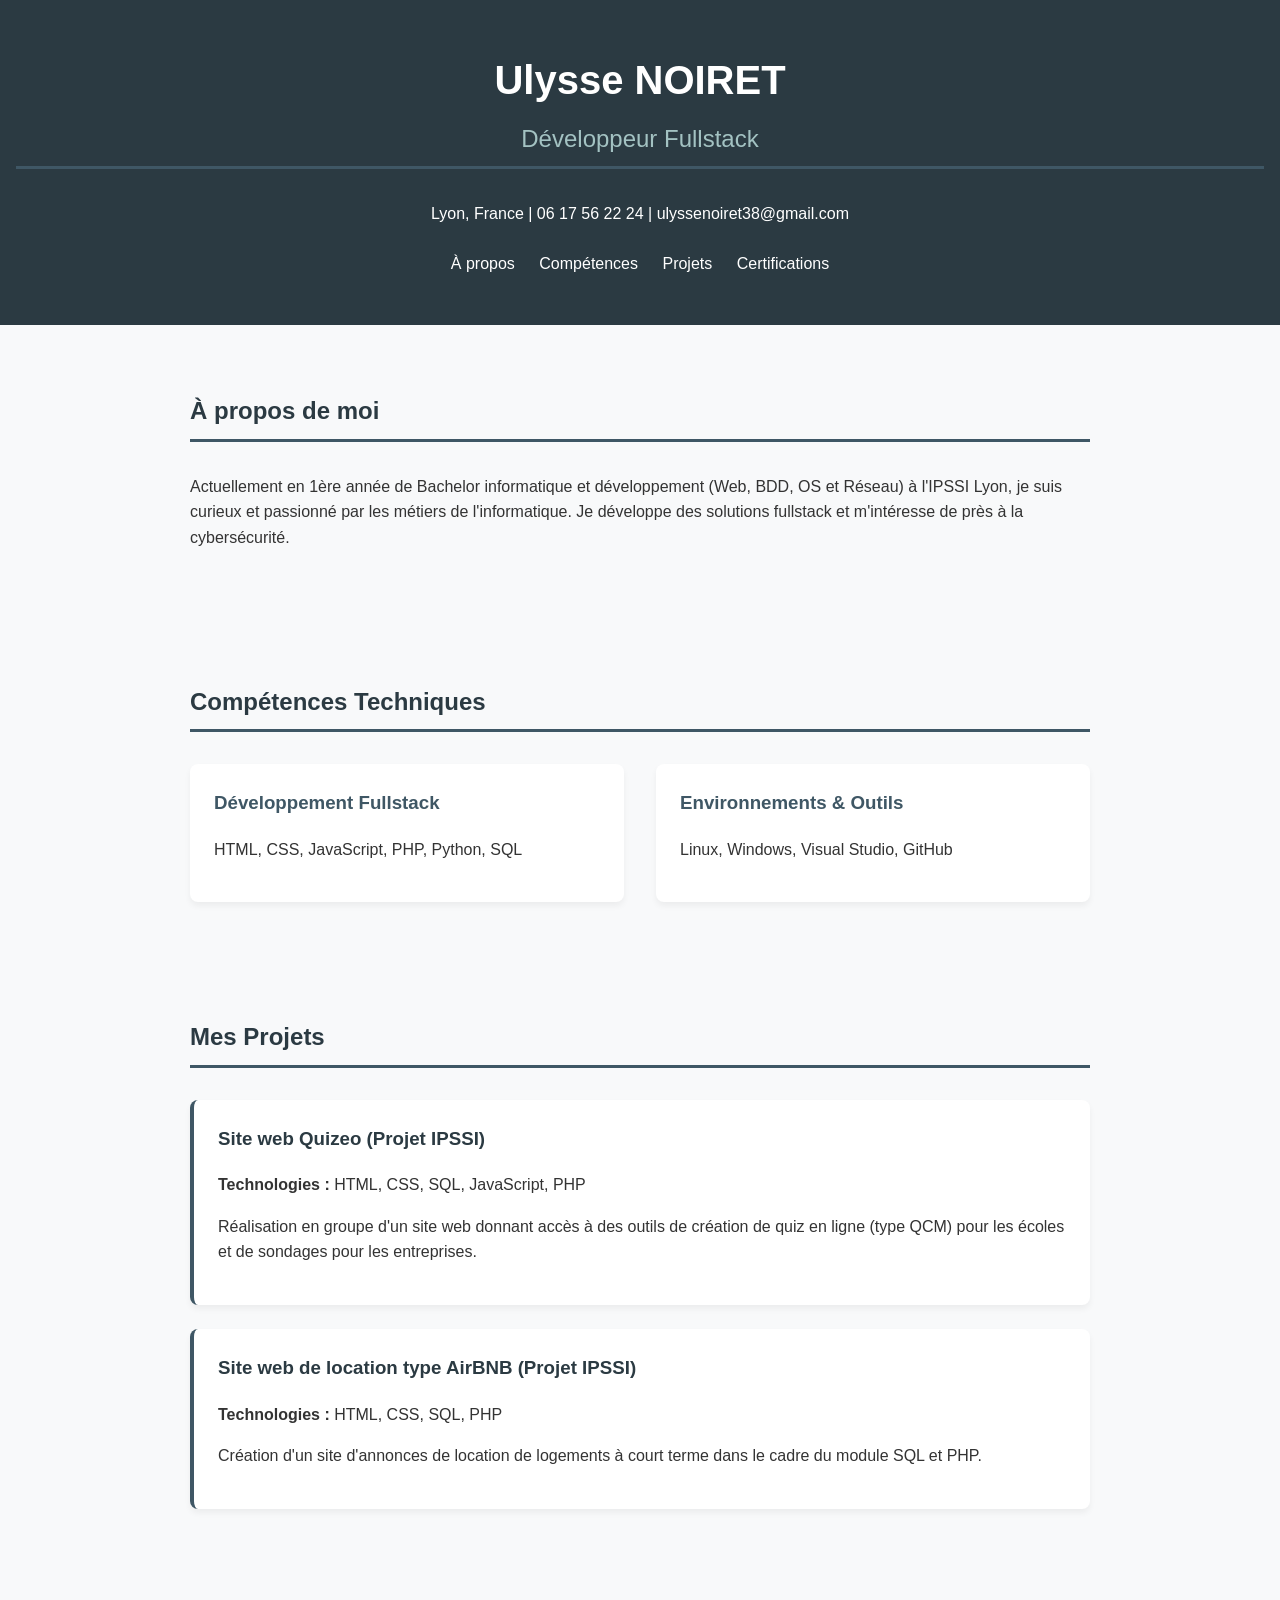
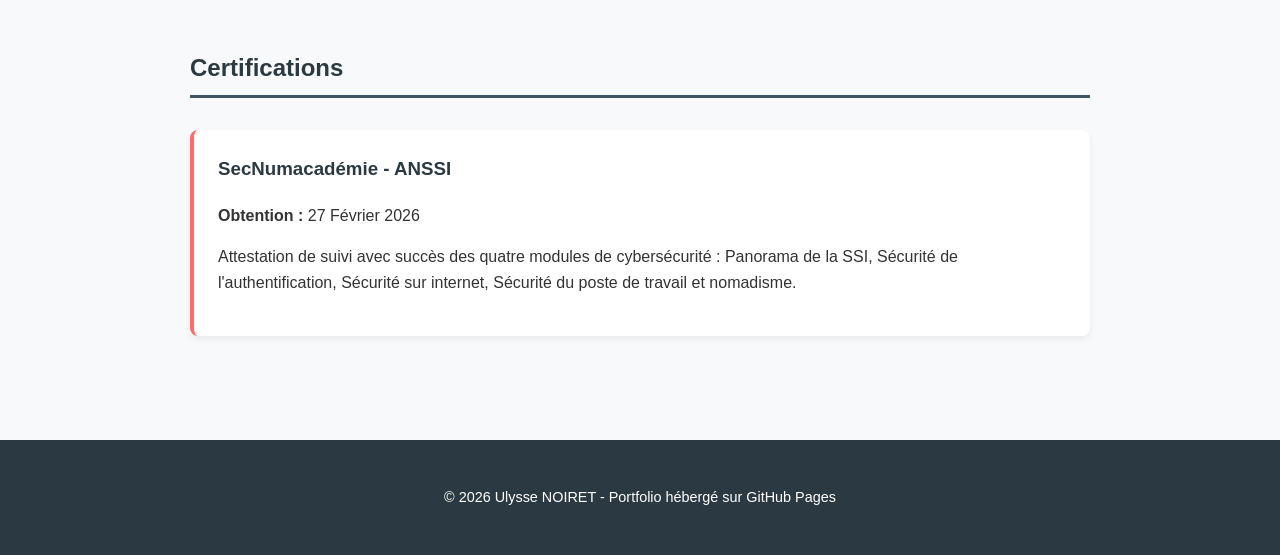
==== index.html @ 6d3ac4f5 "retrait commentaire et changement de nom "index" et "style"" ====
<!DOCTYPE html>
<html lang="fr">
    <head>
        <meta charset="UTF-8">
        <meta name="viewport" content="width=device-width, initial-scale=1.0">
        <title>Portfolio | Ulysse NOIRET</title> 
        <link rel="stylesheet" href="style.css">
    </head>
    <body>
        <header>
            <h1>Ulysse NOIRET</h1>
            <h2>Développeur Fullstack</h2>
            <p>Lyon, France | 06 17 56 22 24 | ulyssenoiret38@gmail.com</p>
            <nav>
                <a href="#apropos">À propos</a>
                <a href="#competences">Compétences</a>
                <a href="#projets">Projets</a>
                <a href="#certifications">Certifications</a>
            </nav>
        </header>

        <section id="apropos">
            <h2>À propos de moi</h2>
            <p>Actuellement en 1ère année de Bachelor informatique et développement (Web, BDD, OS et Réseau) à l'IPSSI Lyon, je suis curieux et passionné par les métiers de l'informatique. <!--[cite: 1] --> Je développe des solutions fullstack et m'intéresse de près à la cybersécurité. <!--[cite: 1] --></p>
        </section>

        <section id="competences">
            <h2>Compétences Techniques</h2>
            <div class="competences-grid">
                <div class="comp-categorie">
                    <h3>Développement Fullstack</h3>
                    <p>HTML, CSS, JavaScript, PHP, Python, SQL</p>
                </div>
                <div class="comp-categorie">
                    <h3>Environnements & Outils</h3>
                    <p>Linux, Windows, Visual Studio, GitHub</p>
                </div>
            </div>
        </section>

        <section id="projets">
            <h2>Mes Projets</h2>
            <div class="projet-carte">
                <h3>Site web Quizeo (Projet IPSSI)</h3> 
                <p><strong>Technologies :</strong> HTML, CSS, SQL, JavaScript, PHP</p>
                <p>Réalisation en groupe d'un site web donnant accès à des outils de création de quiz en ligne (type QCM) pour les écoles et de sondages pour les entreprises.</p>
            </div>
            <div class="projet-carte">
                <h3>Site web de location type AirBNB (Projet IPSSI)</h3> 
                <p><strong>Technologies :</strong> HTML, CSS, SQL, PHP</p>
                <p>Création d'un site d'annonces de location de logements à court terme dans le cadre du module SQL et PHP.</p>
            </div>
        </section>

        <section id="certifications">
            <h2>Certifications</h2>
            <div class="projet-carte certification">
                <h3>SecNumacadémie - ANSSI</h3>
                <p><strong>Obtention :</strong> 27 Février 2026</p>
                <p>Attestation de suivi avec succès des quatre modules de cybersécurité : Panorama de la SSI, Sécurité de l'authentification, Sécurité sur internet, Sécurité du poste de travail et nomadisme.</p>
            </div>
        </section>

        <footer>
            <p>&copy; 2026 Ulysse NOIRET - Portfolio hébergé sur GitHub Pages</p>
        </footer>
    </body>
</html>
---- style.css ----
:root {
    --primary-color: #2b3a42;
    --secondary-color: #3f5765;
    --accent-color: #ff6b6b;
    --bg-color: #f8f9fa;
    --text-color: #333;
}

body {
    font-family: 'Segoe UI', Roboto, Helvetica, Arial, sans-serif;
    line-height: 1.6;
    margin: 0;
    padding: 0;
    color: var(--text-color);
    background-color: var(--bg-color);
}

header {
    background-color: var(--primary-color);
    color: white;
    padding: 3rem 1rem;
    text-align: center;
}

header h1 {
    margin: 0;
    font-size: 2.5rem;
}

header h2 {
    color: #a3c2c2;
    font-weight: 300;
    margin-top: 0.5rem;
}

nav {
    margin-top: 1.5rem;
}

nav a {
    color: white;
    text-decoration: none;
    margin: 0 10px;
    font-weight: 500;
    border-bottom: 2px solid transparent;
    transition: border-bottom 0.3s;
}

nav a:hover {
    border-bottom: 2px solid var(--accent-color);
}

section {
    padding: 3rem 1.5rem;
    max-width: 900px;
    margin: 0 auto;
}

h2 {
    color: var(--primary-color);
    border-bottom: 3px solid var(--secondary-color);
    padding-bottom: 0.5rem;
    margin-bottom: 2rem;
}

.competences-grid {
    display: flex;
    gap: 2rem;
}

.comp-categorie {
    background: white;
    padding: 1.5rem;
    border-radius: 8px;
    flex: 1;
    box-shadow: 0 4px 6px rgba(0,0,0,0.05);
}

.comp-categorie h3 {
    margin-top: 0;
    color: var(--secondary-color);
}

.projet-carte {
    background: white;
    padding: 1.5rem;
    margin-bottom: 1.5rem;
    border-radius: 8px;
    box-shadow: 0 4px 6px rgba(0,0,0,0.05);
    border-left: 4px solid var(--secondary-color);
}

.projet-carte h3 {
    margin-top: 0;
    color: var(--primary-color);
}

.certification {
    border-left: 4px solid var(--accent-color);
}

footer {
    text-align: center;
    padding: 2rem;
    background-color: var(--primary-color);
    color: white;
    font-size: 0.9rem;
    margin-top: 2rem;
}

@media (max-width: 600px) {
    .competences-grid {
        flex-direction: column;
    }
}
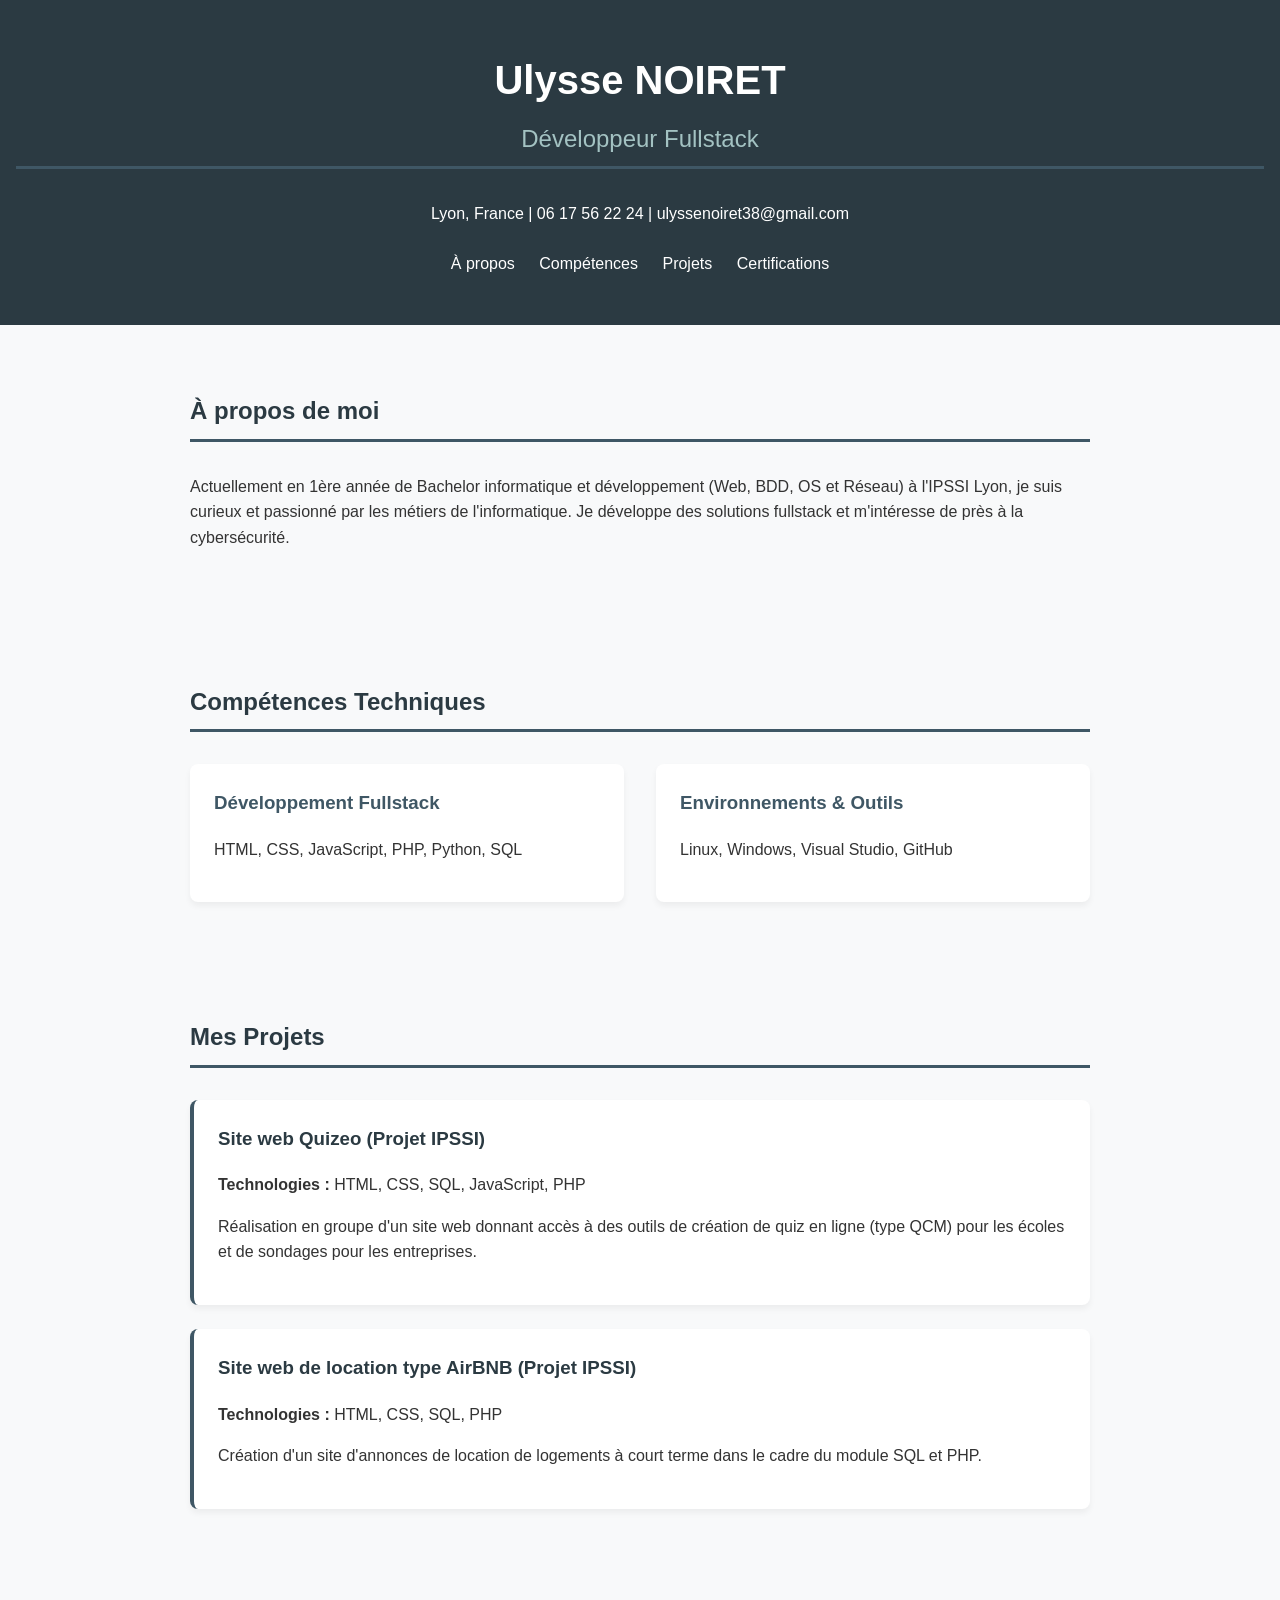
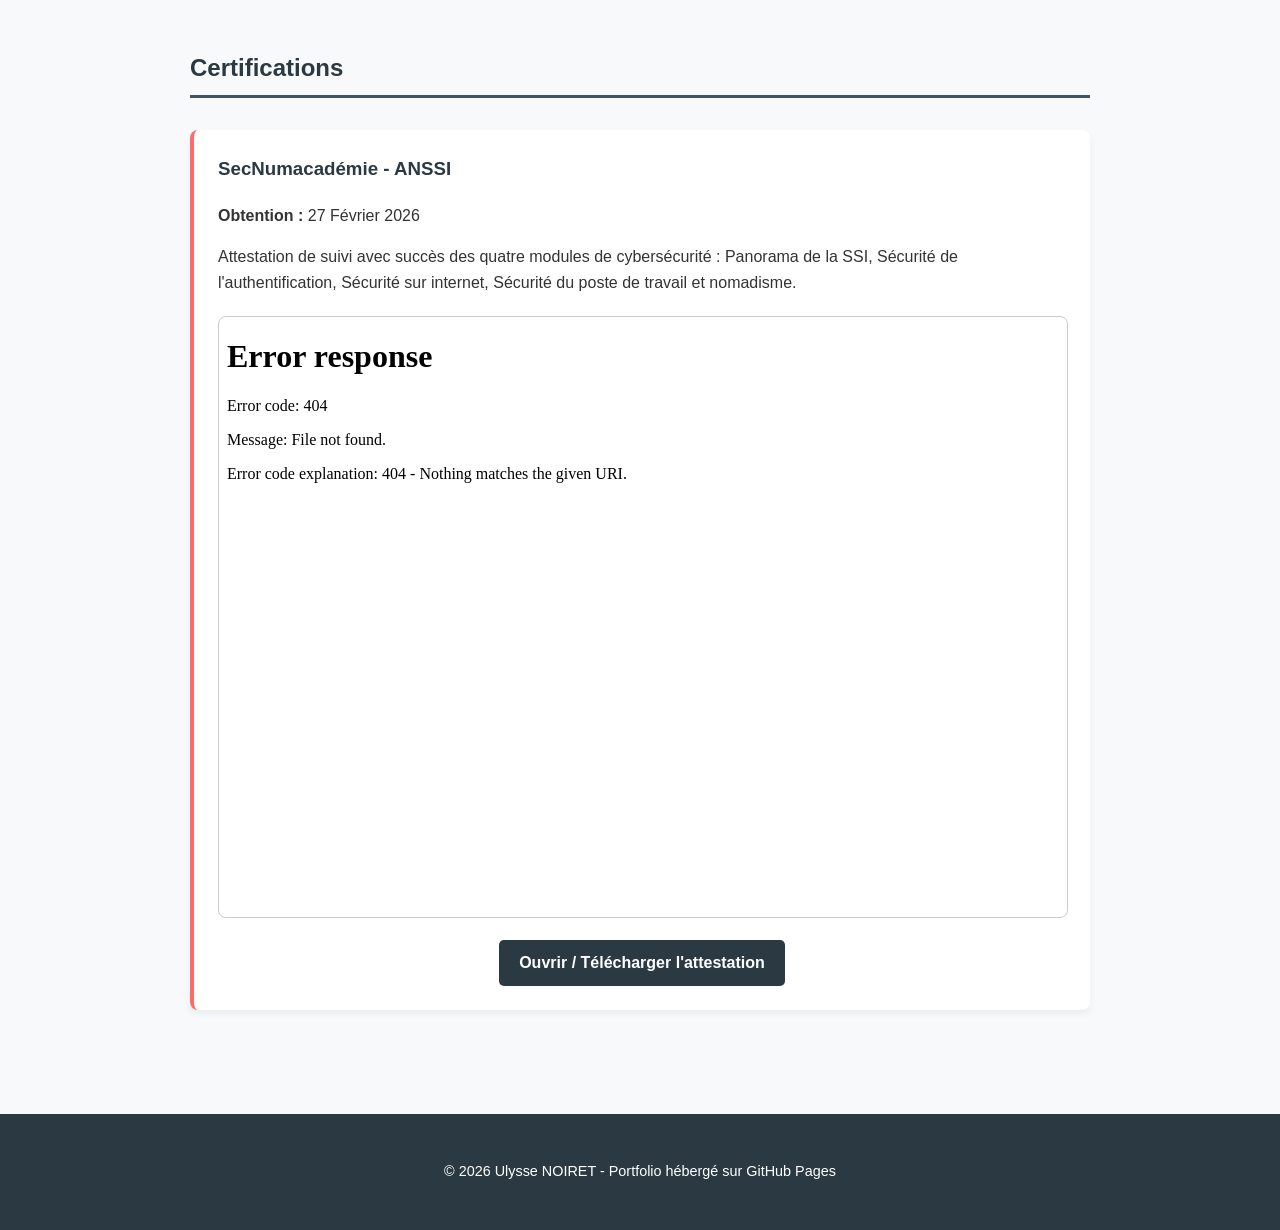
==== commit 3436630e: "ajout pdf anssi" ====
--- a/index.html
+++ b/index.html
@@ -58,6 +58,16 @@
                 <h3>SecNumacadémie - ANSSI</h3>
                 <p><strong>Obtention :</strong> 27 Février 2026</p>
                 <p>Attestation de suivi avec succès des quatre modules de cybersécurité : Panorama de la SSI, Sécurité de l'authentification, Sécurité sur internet, Sécurité du poste de travail et nomadisme.</p>
+            
+                <div style="margin-top: 20px; text-align: center;">
+                <!-- La balise iframe permet d'afficher le PDF directement sur la page -->
+                    <iframe src="certificat-anssi.pdf" width="100%" height="600px" style="border: 1px solid #ccc; border-radius: 8px;"></iframe>
+                
+                    <br>
+                    <a href="certificat-anssi.pdf" target="_blank" style="display: inline-block; margin-top: 15px; padding: 10px 20px; background-color: #2b3a42; color: white; text-decoration: none; border-radius: 5px; font-weight: bold;">
+                    Ouvrir / Télécharger l'attestation
+                    </a>
+                </div>
             </div>
         </section>
 
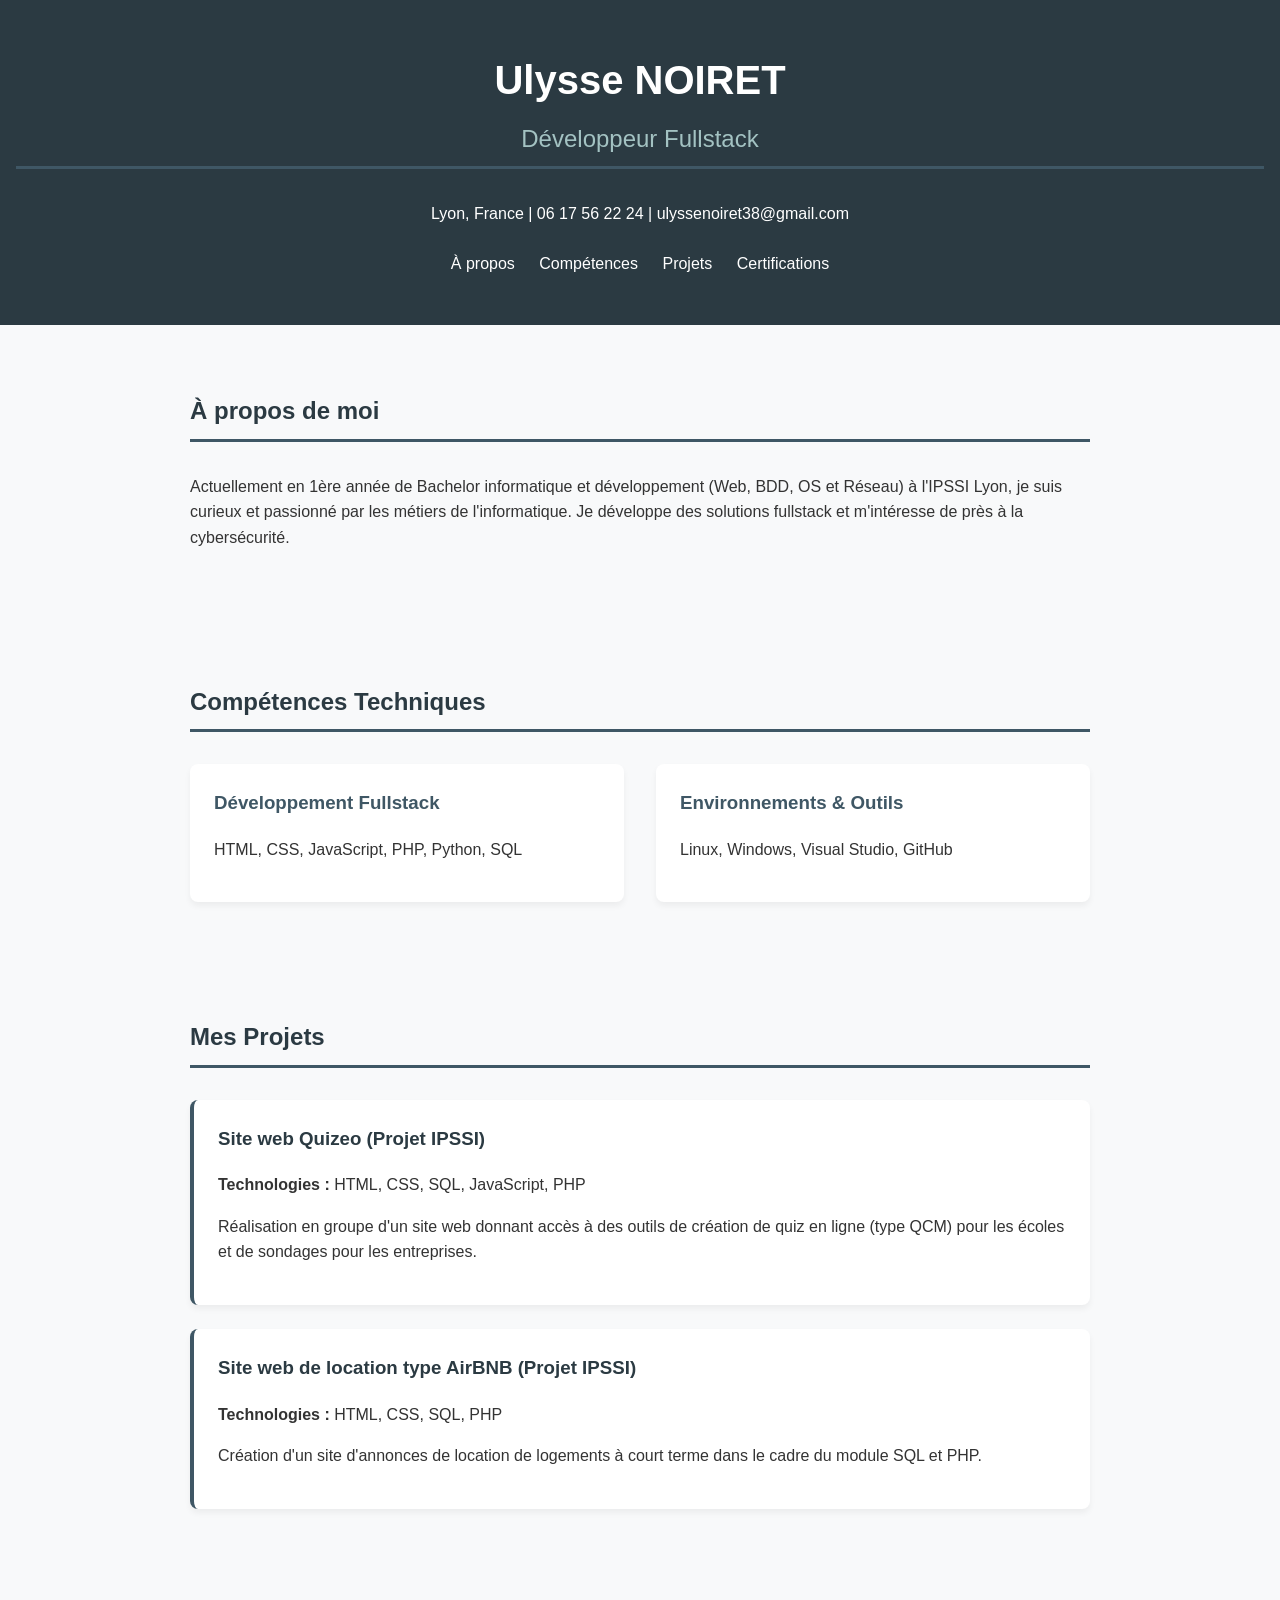
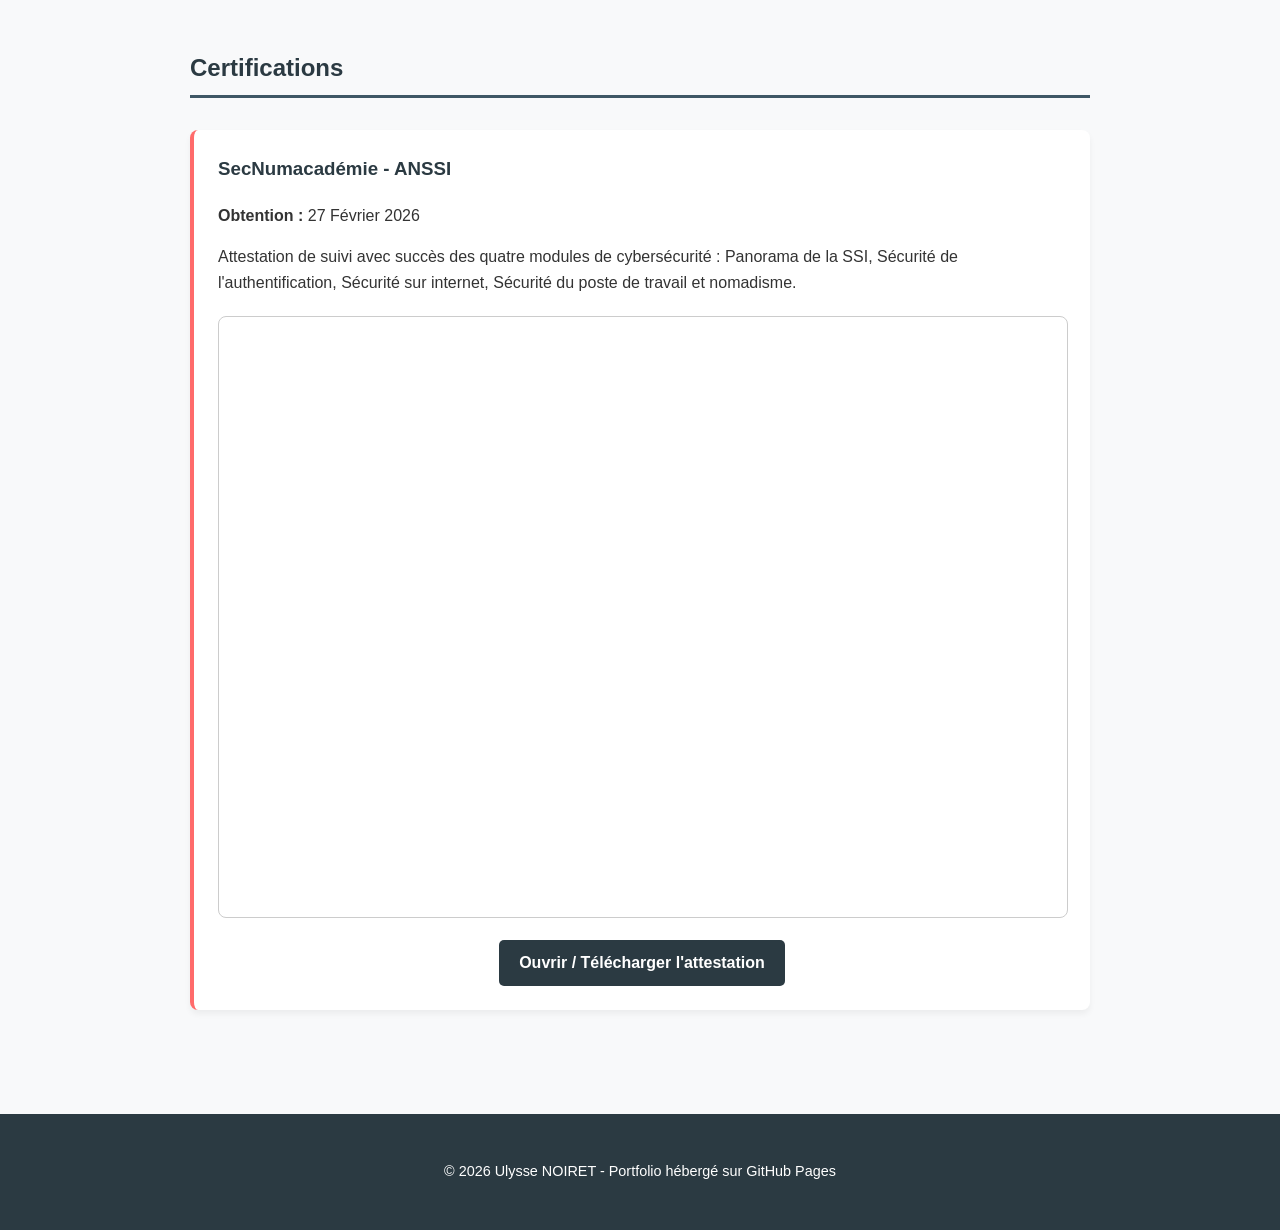
==== commit b8cd03d9: "correctif nom pdf" ====
--- a/index.html
+++ b/index.html
@@ -61,10 +61,10 @@
             
                 <div style="margin-top: 20px; text-align: center;">
                 <!-- La balise iframe permet d'afficher le PDF directement sur la page -->
-                    <iframe src="certificat-anssi.pdf" width="100%" height="600px" style="border: 1px solid #ccc; border-radius: 8px;"></iframe>
+                    <iframe src="certification-anssi.pdf" width="100%" height="600px" style="border: 1px solid #ccc; border-radius: 8px;"></iframe>
                 
                     <br>
-                    <a href="certificat-anssi.pdf" target="_blank" style="display: inline-block; margin-top: 15px; padding: 10px 20px; background-color: #2b3a42; color: white; text-decoration: none; border-radius: 5px; font-weight: bold;">
+                    <a href="certification-anssi.pdf" target="_blank" style="display: inline-block; margin-top: 15px; padding: 10px 20px; background-color: #2b3a42; color: white; text-decoration: none; border-radius: 5px; font-weight: bold;">
                     Ouvrir / Télécharger l'attestation
                     </a>
                 </div>
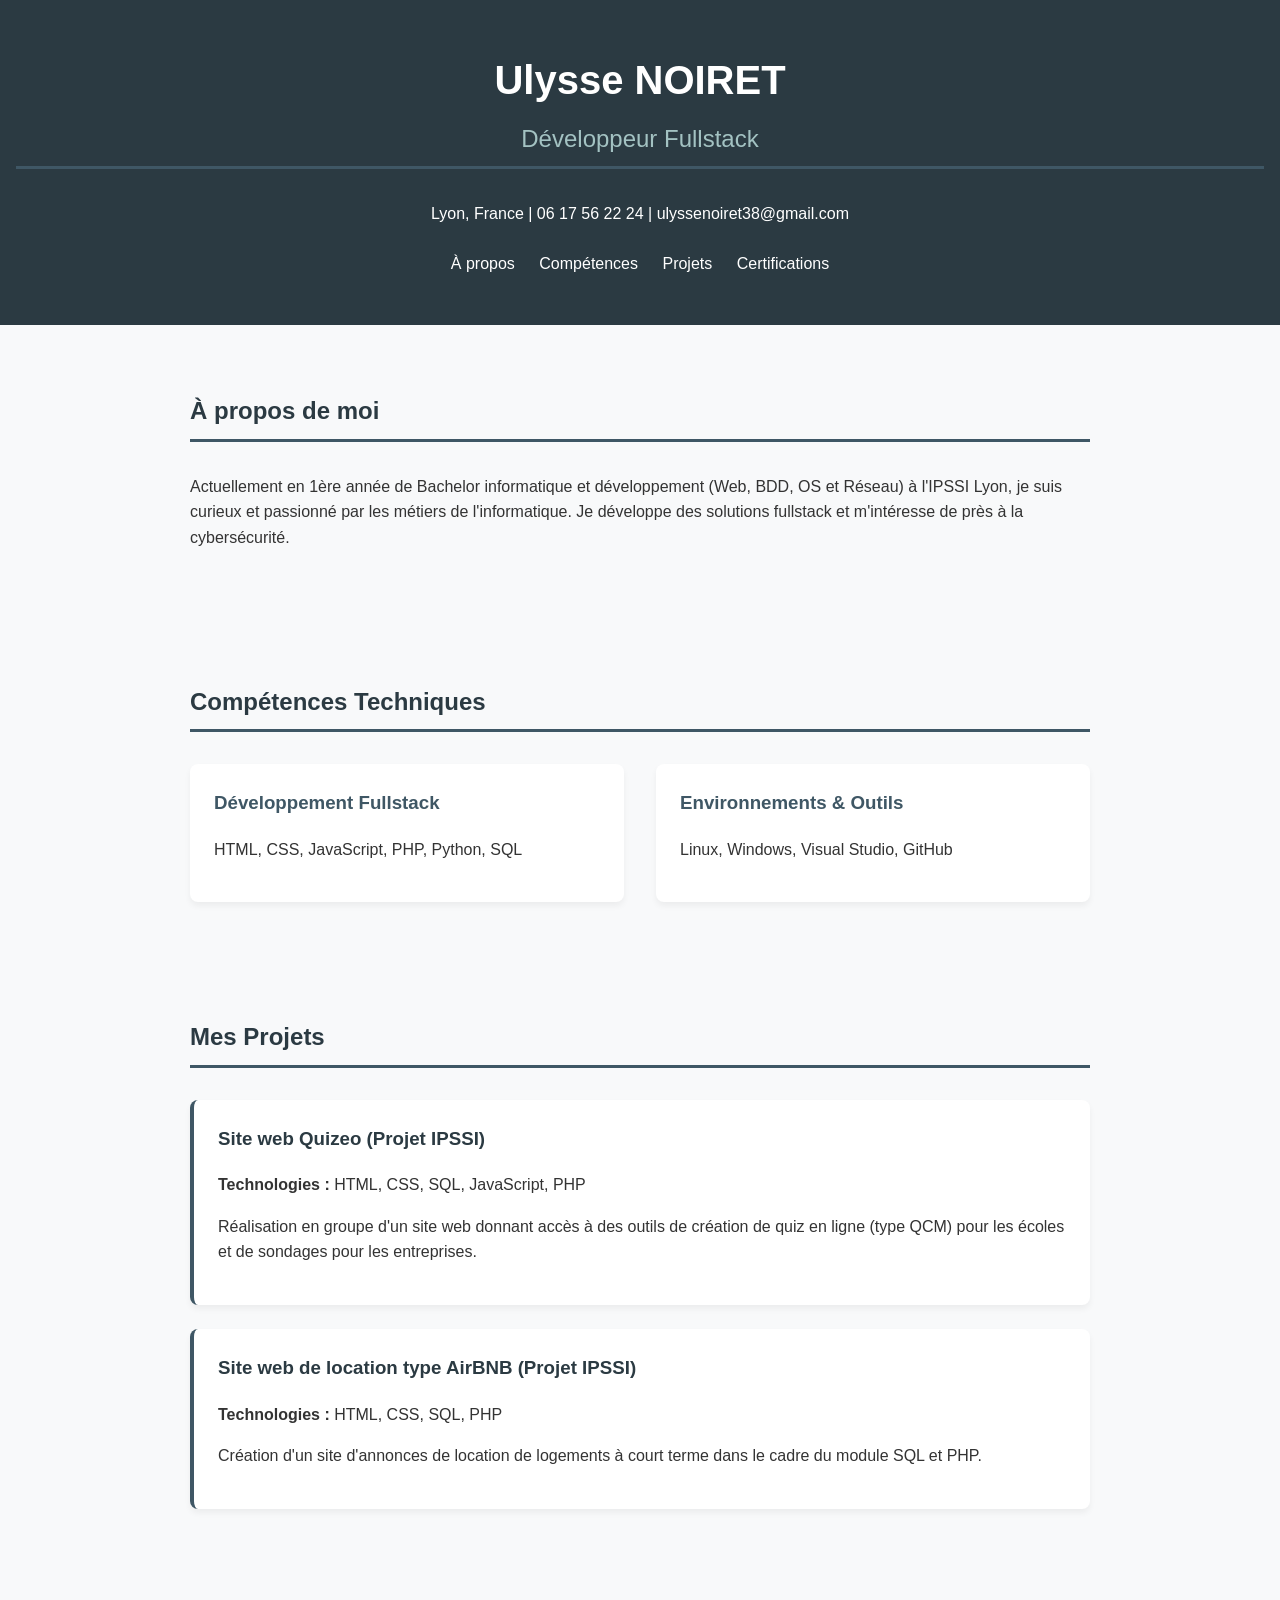
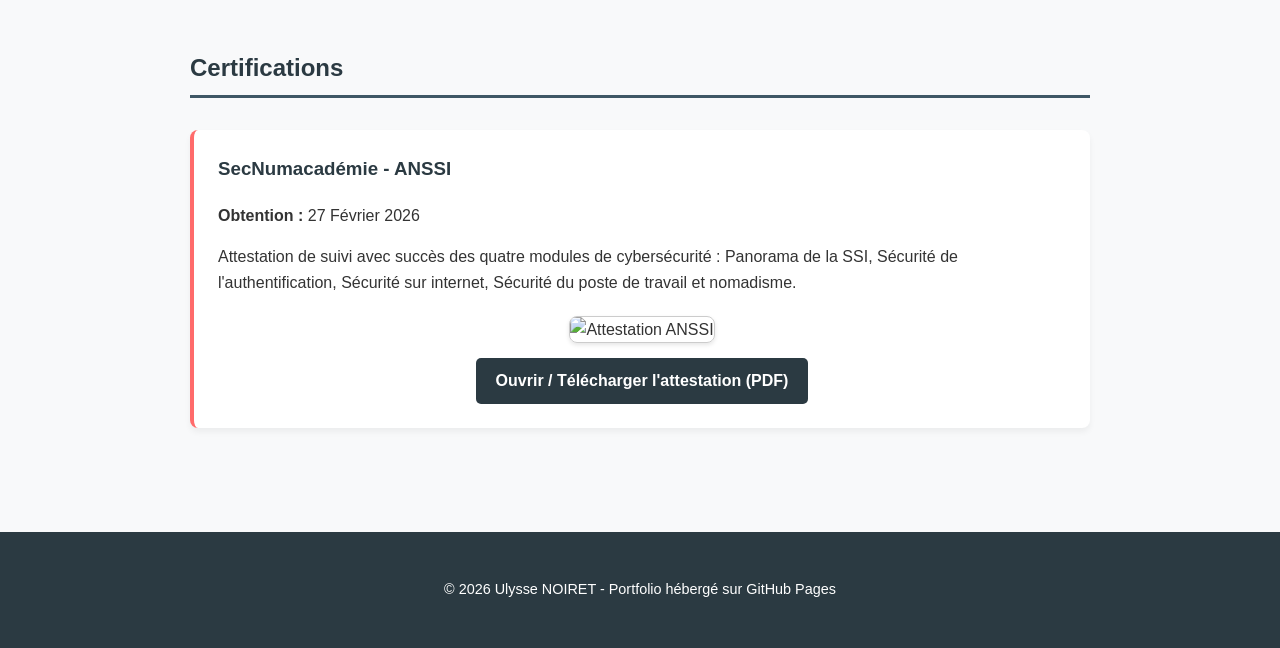
==== commit 00a9aea3: "changement iframe en img" ====
--- a/index.html
+++ b/index.html
@@ -59,13 +59,13 @@
                 <p><strong>Obtention :</strong> 27 Février 2026</p>
                 <p>Attestation de suivi avec succès des quatre modules de cybersécurité : Panorama de la SSI, Sécurité de l'authentification, Sécurité sur internet, Sécurité du poste de travail et nomadisme.</p>
             
+                
                 <div style="margin-top: 20px; text-align: center;">
-                <!-- La balise iframe permet d'afficher le PDF directement sur la page -->
-                    <iframe src="certification-anssi.pdf" width="100%" height="600px" style="border: 1px solid #ccc; border-radius: 8px;"></iframe>
+                    <img src="certification-anssi.png" alt="Attestation ANSSI" style="max-width: 100%; height: auto; border: 1px solid #ccc; border-radius: 8px; box-shadow: 0 2px 4px rgba(0,0,0,0.1);">
                 
                     <br>
                     <a href="certification-anssi.pdf" target="_blank" style="display: inline-block; margin-top: 15px; padding: 10px 20px; background-color: #2b3a42; color: white; text-decoration: none; border-radius: 5px; font-weight: bold;">
-                    Ouvrir / Télécharger l'attestation
+                    Ouvrir / Télécharger l'attestation (PDF)
                     </a>
                 </div>
             </div>
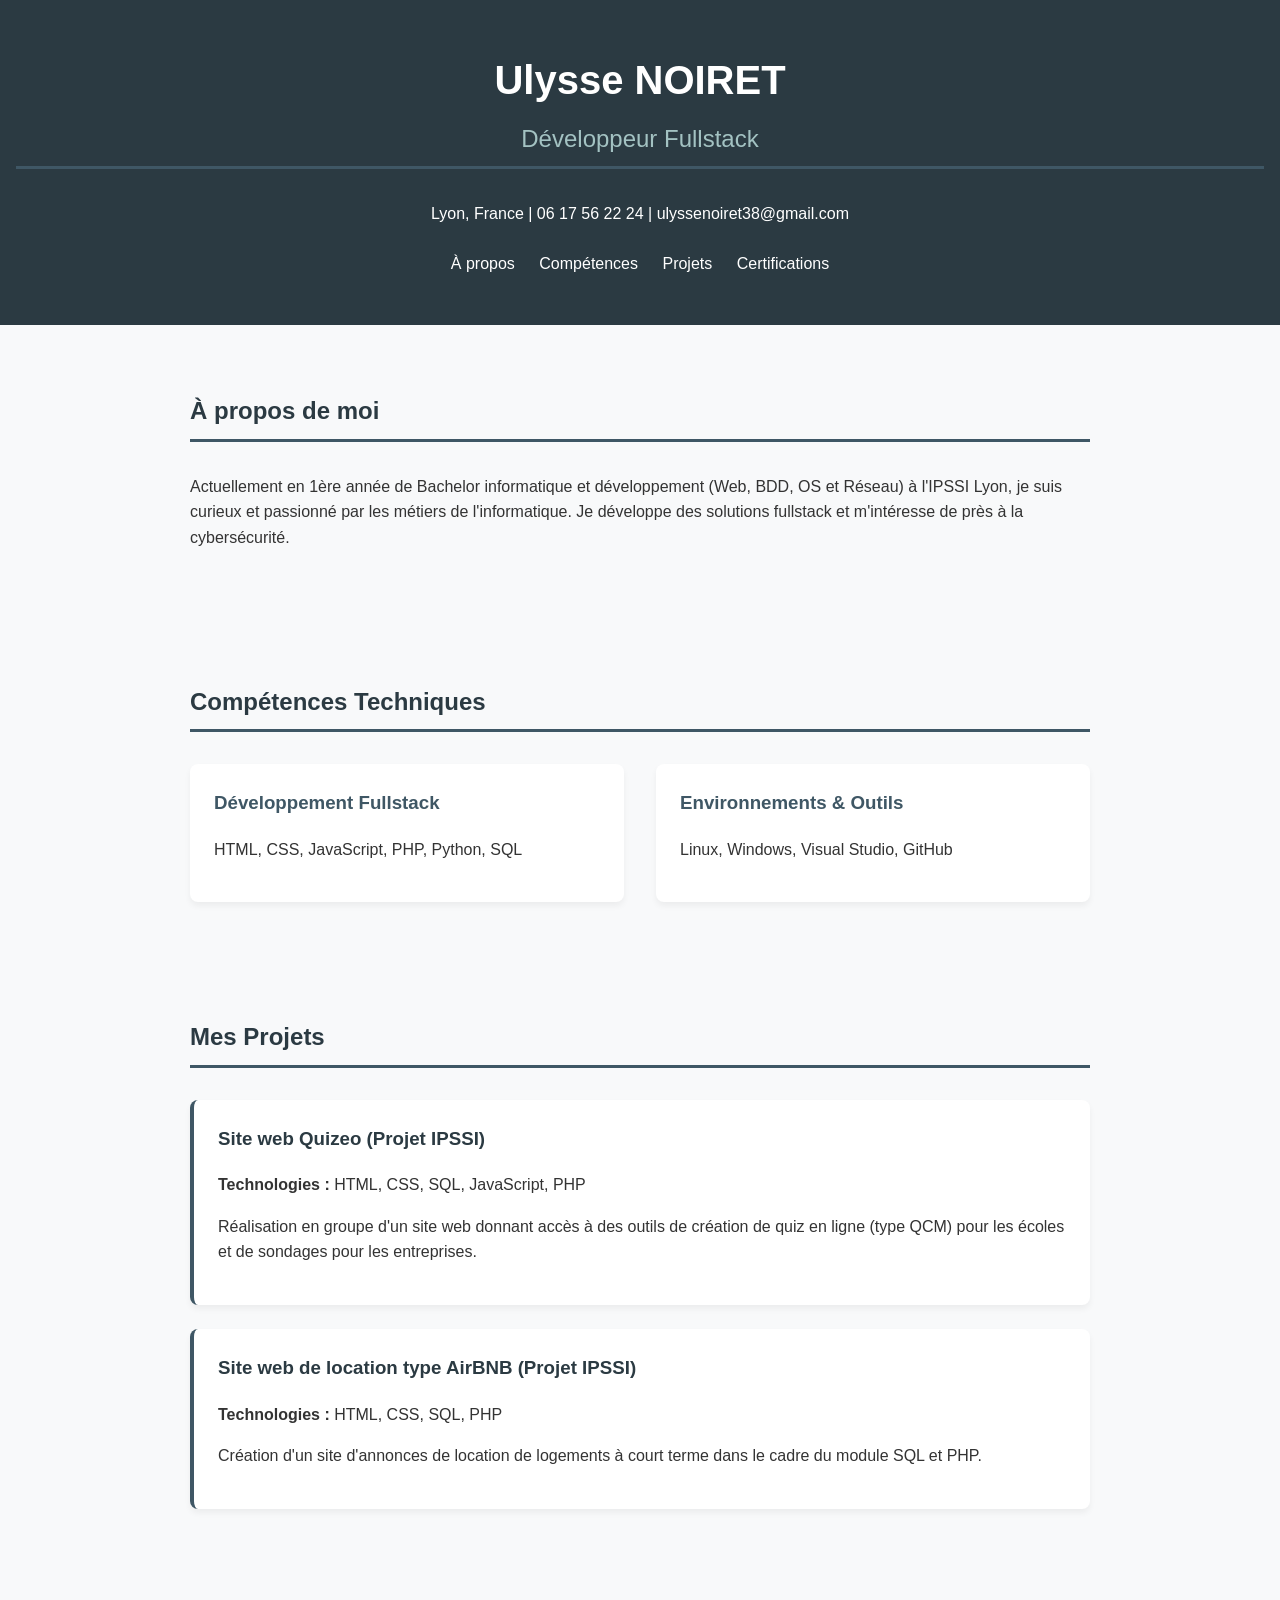
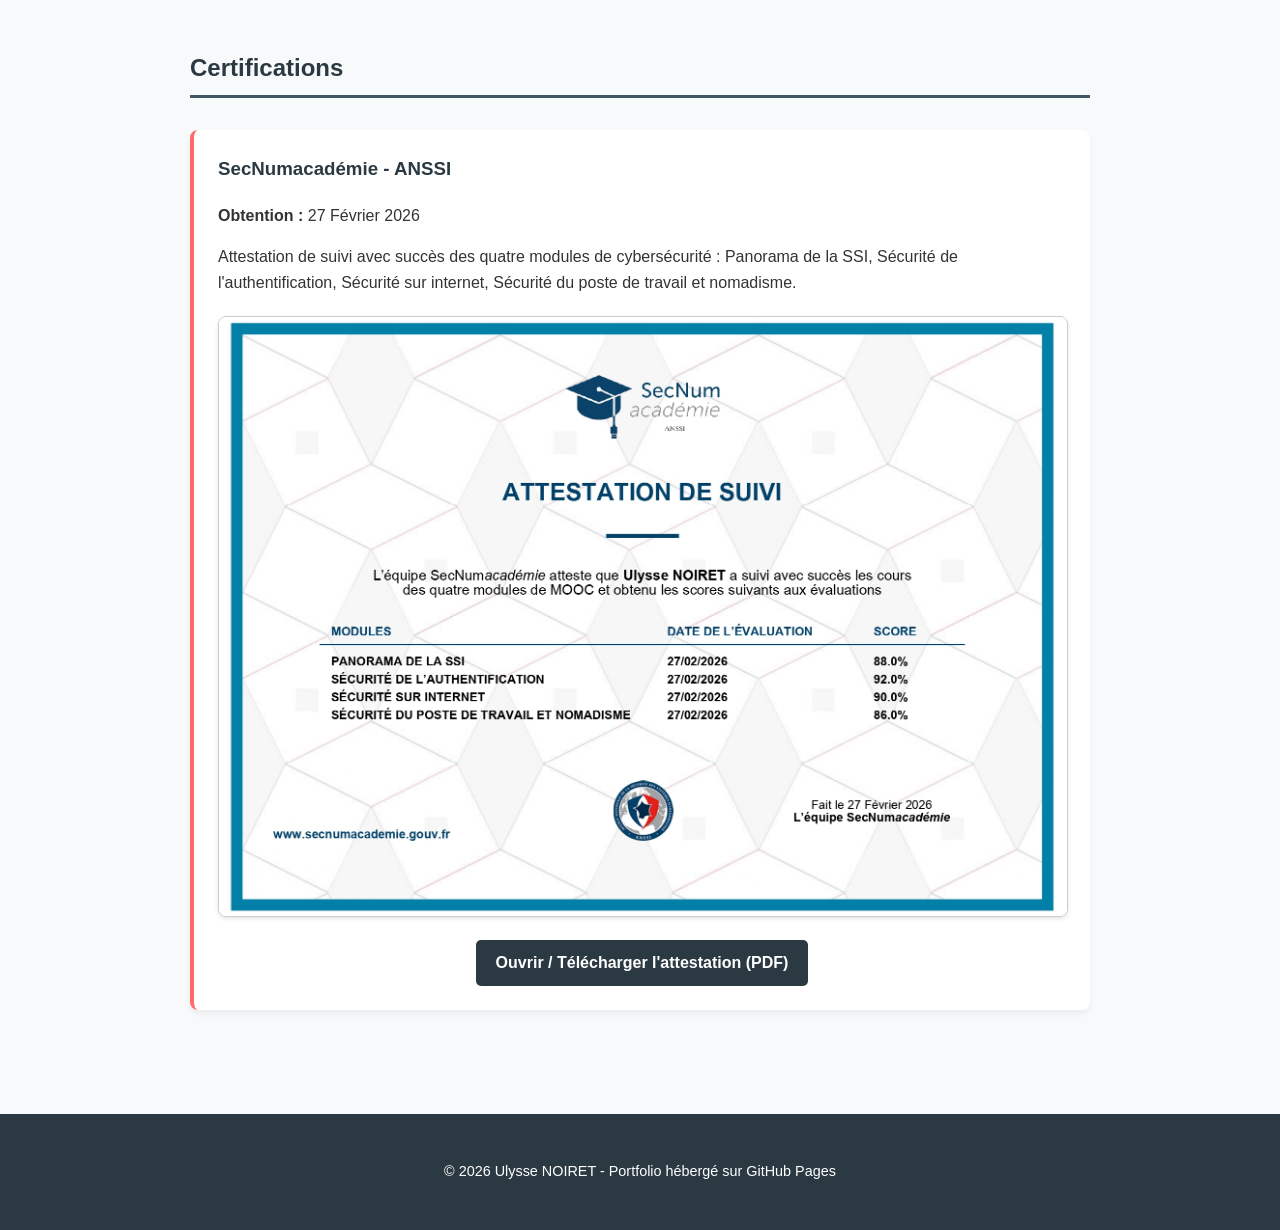
==== commit 823590fd: "changement extention png et pdf vers jpg" ====
--- a/index.html
+++ b/index.html
@@ -61,10 +61,10 @@
             
                 
                 <div style="margin-top: 20px; text-align: center;">
-                    <img src="certification-anssi.png" alt="Attestation ANSSI" style="max-width: 100%; height: auto; border: 1px solid #ccc; border-radius: 8px; box-shadow: 0 2px 4px rgba(0,0,0,0.1);">
+                    <img src="certification-anssi.jpg" alt="Attestation ANSSI" style="max-width: 100%; height: auto; border: 1px solid #ccc; border-radius: 8px; box-shadow: 0 2px 4px rgba(0,0,0,0.1);">
                 
                     <br>
-                    <a href="certification-anssi.pdf" target="_blank" style="display: inline-block; margin-top: 15px; padding: 10px 20px; background-color: #2b3a42; color: white; text-decoration: none; border-radius: 5px; font-weight: bold;">
+                    <a href="certification-anssi.jpg" target="_blank" style="display: inline-block; margin-top: 15px; padding: 10px 20px; background-color: #2b3a42; color: white; text-decoration: none; border-radius: 5px; font-weight: bold;">
                     Ouvrir / Télécharger l'attestation (PDF)
                     </a>
                 </div>
